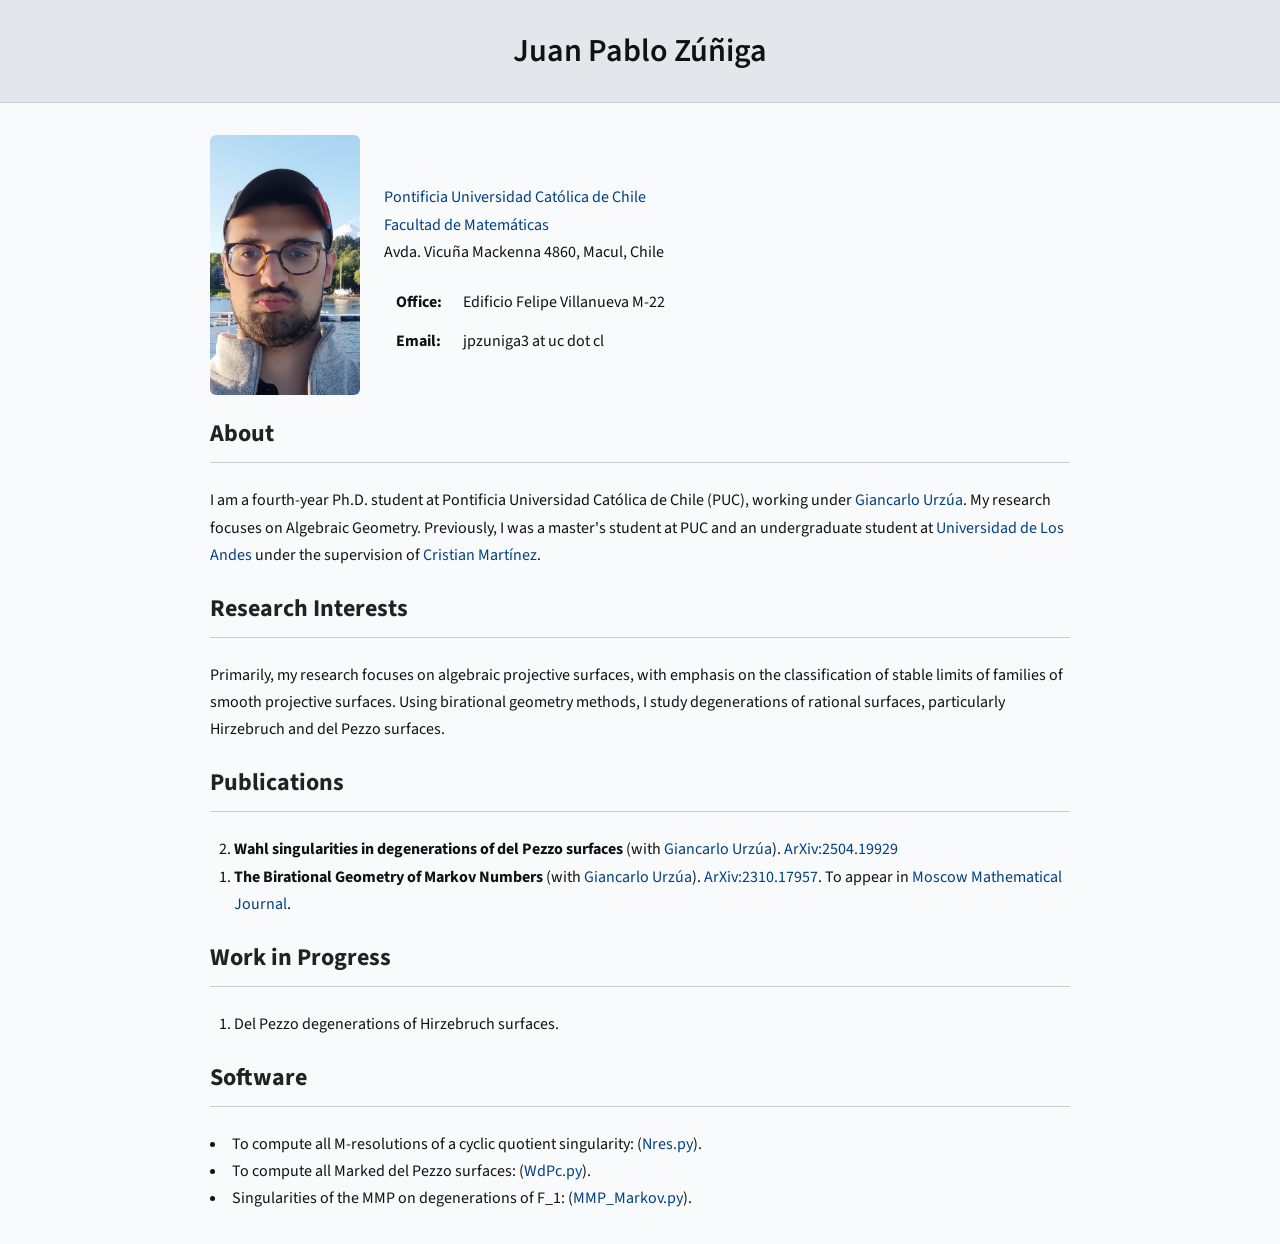
==== index.html @ 8fbf6e74 "Add files via upload" ====
<!DOCTYPE html>
<html lang="en">
<head>
  <meta charset="UTF-8" />
  <meta name="viewport" content="width=device-width, initial-scale=1.0"/>
  <meta name="author" content="Juan Pablo Zúñiga" />
  <title>Juan Pablo Zúñiga – Mathematics</title>

  <!-- Font -->
  <link href="https://fonts.googleapis.com/css2?family=Source+Sans+Pro:wght@400;600&display=swap" rel="stylesheet">

  <style>
    body {
      font-family: 'Source Sans Pro', sans-serif;
      background-color: #f9fafb;
      color: #111111; /* almost black */
      line-height: 1.7;
      margin: 0;
      padding: 0;
      font-size: 16px; /* Keep normal size */
    }

    header {
      background-color: #e3e6ea;
      padding: 1.5em 1em;
      text-align: center;
      border-bottom: 1px solid #ccc;
    }

    header h1 {
      font-size: 2em;
      font-weight: 600;
      margin: 0;
      color: #111111;
    }

    header p {
      font-size: 1.1em;
      color: #333333;
      margin: 0.5em 0 0;
    }

    main {
      max-width: 860px;
      margin: auto;
      padding: 2em;
    }

    .section {
     margin-top: 1.0em;
    }

    .section h2 {
      font-size: 1.5em;
      border-bottom: 1px solid #cccccc;
      padding-bottom: 0.3em;
      margin-bottom: 1em;
      color: #222222;
    }

    .profile {
      display: flex;
      flex-wrap: wrap;
      gap: 1.5em;
      align-items: center;
    }

    .profile img {
      width: 150px;
      border-radius: 6px;
    }

    .info-table td {
      padding: 0.3em 0.6em;
      vertical-align: top;
    }

    a {
      color: #004080; /* Dark blue links */
      text-decoration: none;
    }

    a:hover {
      text-decoration: underline;
    }

    ol {
      padding-left: 1.5em;
      margin: 0.5em 0;
    }

    footer {
      text-align: center;
      font-size: 0.9em;
      color: #666666;
      margin: 4em 0 1em;
    }

    @media (max-width: 600px) {
      .profile {
        flex-direction: column;
        text-align: center;
      }
    }
  </style>
</head>

<body>

<header>
  <h1>Juan Pablo Zúñiga</h1>
</header>

<main>

  <section class="profile">
    <img src="my_picture.jpg" alt="Juan Pablo Zúñiga">
    <div>
      <p>
        <a href="https://www.uc.cl/en/">Pontificia Universidad Católica de Chile</a><br>
        <a href="https://www.mat.uc.cl/">Facultad de Matemáticas</a><br>
        Avda. Vicuña Mackenna 4860, Macul, Chile
      </p>
      <table class="info-table">
        <tr><td><strong>Office:</strong></td><td>Edificio Felipe Villanueva M-22</td></tr>
        <tr><td><strong>Email:</strong></td><td>jpzuniga3 at uc dot cl</td></tr>
      </table>
    </div>
  </section>

  <section class="section">
    <h2>About</h2>
    <p>I am a fourth-year Ph.D. student at Pontificia Universidad Cat&oacute;lica de Chile (PUC), working under <a href="https://www.mat.uc.cl/~urzua/"> Giancarlo Urz&uacute;a</a>. My research focuses on Algebraic 
        Geometry. Previously, I was a master's student at PUC and an undergraduate student at <a href="https://www.uniandes.edu.co/es">Universidad de Los Andes</a> under the 
        supervision of <a href="https://sites.google.com/site/cristianmathinez/home">Cristian Mart&iacute;nez</a>. 
    </p>
  </section>

  <section class="section">
    <h2>Research Interests</h2>
    <p>Primarily, my research focuses on algebraic projective surfaces, with emphasis on the classification of stable limits of families of smooth projective surfaces. Using birational geometry methods, I study
        degenerations of rational surfaces, particularly Hirzebruch and del Pezzo surfaces.
    </p>
  </section>

  <section class="section">
    <h2>Publications</h2>
    <ol type="1" reversed>
      <li>
        <strong>Wahl singularities in degenerations of del Pezzo surfaces</strong> 
        (with <a href="https://www.mat.uc.cl/~urzua/">Giancarlo Urzúa</a>). 
        <a href="https://arxiv.org/abs/2504.19929">ArXiv:2504.19929</a>
      </li>
      <li>
        <strong>The Birational Geometry of Markov Numbers</strong> 
        (with <a href="https://www.mat.uc.cl/~urzua/">Giancarlo Urzúa</a>). 
        <a href="https://arxiv.org/abs/2310.17957">ArXiv:2310.17957</a>. To appear in 
        <a href="http://www.mathjournals.org/mmj/">Moscow Mathematical Journal</a>.
      </li>
    </ol>
  </section>

  <section class="section">
    <h2>Work in Progress</h2>
    <ol>
      <li>Del Pezzo degenerations of Hirzebruch surfaces.</li>
    </ol>
  </section>

  <section class="section">
    <h2>Software</h2>
    <li>To compute all M-resolutions of a cyclic quotient singularity: 
        (<a href="https://colab.research.google.com/drive/19aOVSpunJPOiY4TTCvt8Q5D2KQOr8_t7?usp=sharing">Nres.py</a>).
    <li>To compute all Marked del Pezzo surfaces: 
        (<a href="https://colab.research.google.com/drive/1tooXaHZnug0nCRvmXs9g_WIi1jFm4dgs#scrollTo=Z1oCMBUgys5o">WdPc.py</a>).
    <li>Singularities of the MMP on degenerations of F_1: 
        (<a href="https://colab.research.google.com/drive/1_5APZfgWjsUQyq2z2h8AYHAEOVPIz_lg?usp=sharing">MMP_Markov.py</a>).
        </ol>
  </section>

</main>


</body>
</html>
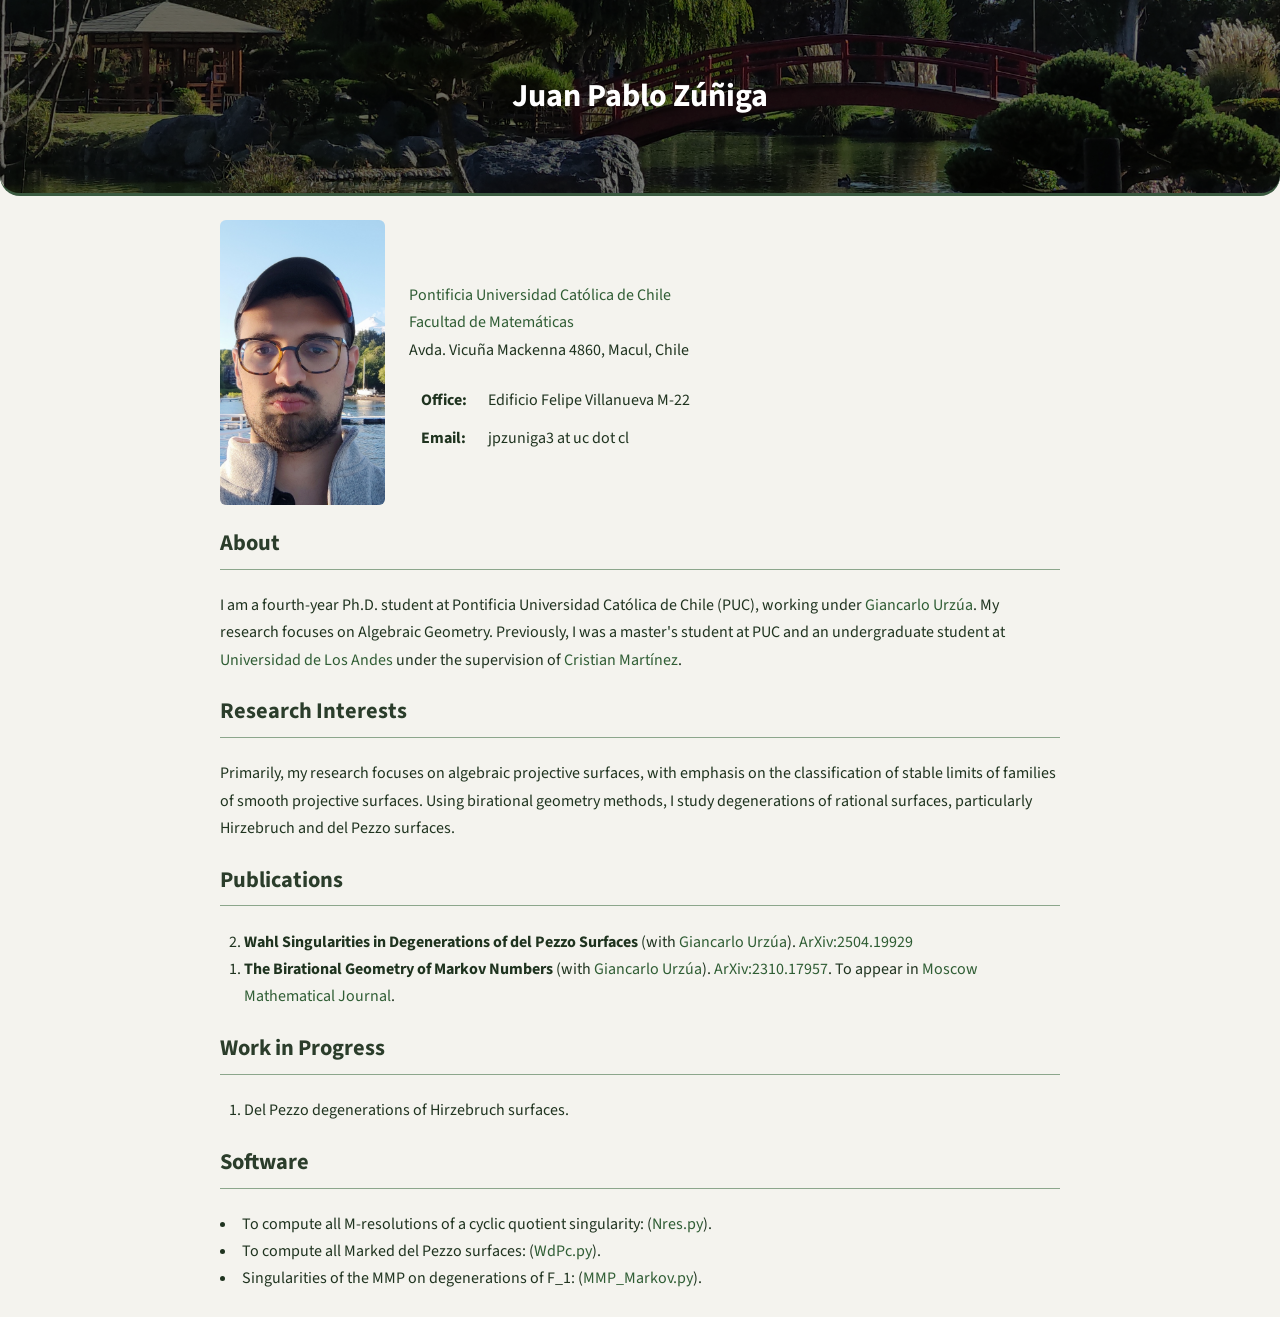
==== commit 44dfe1c2: "Add files via upload" ====
--- a/index.html
+++ b/index.html
@@ -1,6 +1,7 @@
 <!DOCTYPE html>
 <html lang="en">
 <head>
+  <meta name="google-site-verification" content="B7Svr-seTPGvsMJauV5ARd9UoVpqdatiH4b9zZf8HKA" />
   <meta charset="UTF-8" />
   <meta name="viewport" content="width=device-width, initial-scale=1.0"/>
   <meta name="author" content="Juan Pablo Zúñiga" />
@@ -12,8 +13,8 @@
   <style>
     body {
       font-family: 'Source Sans Pro', sans-serif;
-      background-color: #f9fafb;
-      color: #111111; /* almost black */
+      background-color: #f4f3ee; /* light cream */
+      color: #1f331f; /* deep green-gray */
       line-height: 1.7;
       margin: 0;
       padding: 0;
@@ -21,29 +22,36 @@
     }
 
     header {
-      background-color: #e3e6ea;
-      padding: 1.5em 1em;
+      background-image: url('japanese.jpg');
+      background-size: cover;
+      background-position: center;
+      background-repeat: no-repeat;
+      color: #ffffff;
+      padding: 3em 1em;
       text-align: center;
-      border-bottom: 1px solid #ccc;
+      border-bottom: 3px solid #3a5a40; /* mossy green */
+      border-radius: 0 0 20px 20px;
+      position: relative;
     }
 
-    header h1 {
-      font-size: 2em;
-      font-weight: 600;
-      margin: 0;
-      color: #111111;
+    header::before {
+      content: '';
+      position: absolute;
+      top: 0; left: 0; right: 0; bottom: 0;
+      background-color: rgba(0, 0, 0, 0.45);
+      z-index: 0;
+      border-radius: 0 0 20px 20px;
     }
 
-    header p {
-      font-size: 1.1em;
-      color: #333333;
-      margin: 0.5em 0 0;
+    header h1, header p {
+      position: relative;
+      z-index: 1;
     }
 
     main {
-      max-width: 860px;
+      max-width: 840px;
       margin: auto;
-      padding: 2em;
+      padding: 1.5em;
     }
 
     .section {
@@ -51,11 +59,11 @@
     }
 
     .section h2 {
-      font-size: 1.5em;
-      border-bottom: 1px solid #cccccc;
+      font-size: 1.4em;
+      border-bottom: 1px solid #8ca68c; /* muted sage */
       padding-bottom: 0.3em;
       margin-bottom: 1em;
-      color: #222222;
+      color: #2b3d2b; /* rich green-gray */
     }
 
     .profile {
@@ -66,7 +74,7 @@
     }
 
     .profile img {
-      width: 150px;
+      width: 165px;
       border-radius: 6px;
     }
 
@@ -76,12 +84,13 @@
     }
 
     a {
-      color: #004080; /* Dark blue links */
+      color: #2f5d34; /* natural green */
       text-decoration: none;
     }
 
     a:hover {
       text-decoration: underline;
+      color: #1f441e; /* darker green hover */
     }
 
     ol {
@@ -92,7 +101,7 @@
     footer {
       text-align: center;
       font-size: 0.9em;
-      color: #666666;
+      color: #556b5d; /* soft olive-gray */
       margin: 4em 0 1em;
     }
 
@@ -147,7 +156,7 @@
     <h2>Publications</h2>
     <ol type="1" reversed>
       <li>
-        <strong>Wahl singularities in degenerations of del Pezzo surfaces</strong> 
+        <strong>Wahl Singularities in Degenerations of del Pezzo Surfaces</strong> 
         (with <a href="https://www.mat.uc.cl/~urzua/">Giancarlo Urzúa</a>). 
         <a href="https://arxiv.org/abs/2504.19929">ArXiv:2504.19929</a>
       </li>
@@ -180,6 +189,5 @@
 
 </main>
 
-
 </body>
 </html>
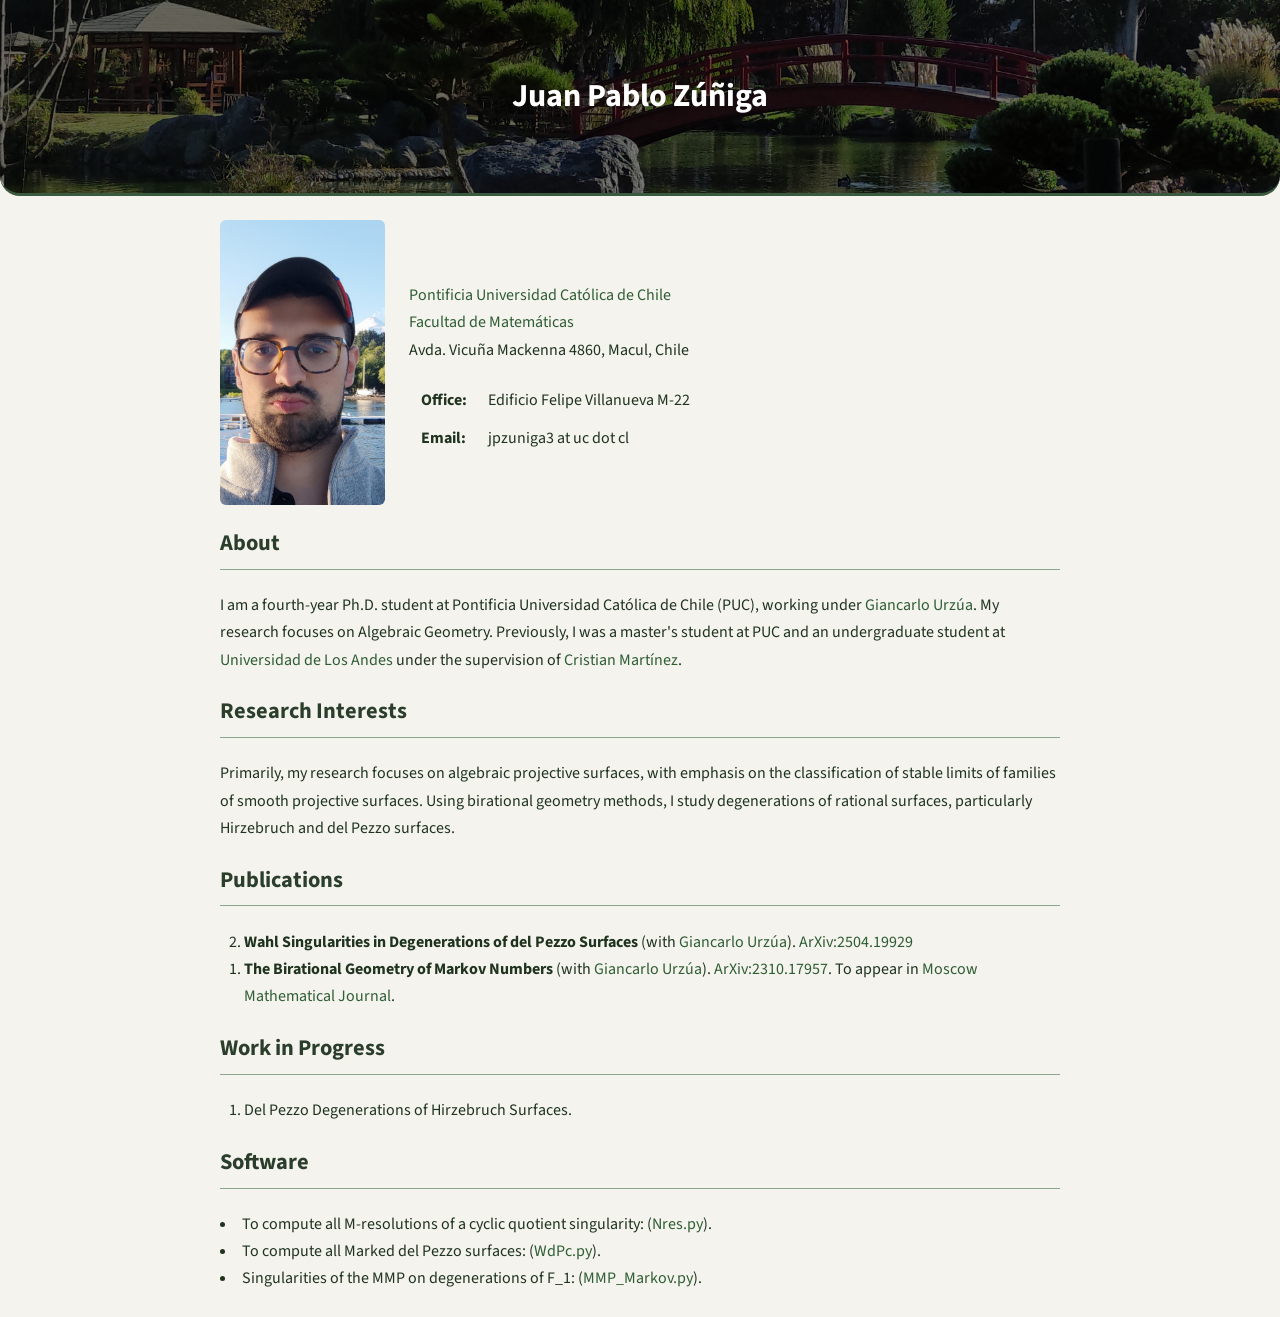
==== commit 3c2cc71b: "Add files via upload" ====
--- a/index.html
+++ b/index.html
@@ -5,7 +5,7 @@
   <meta charset="UTF-8" />
   <meta name="viewport" content="width=device-width, initial-scale=1.0"/>
   <meta name="author" content="Juan Pablo Zúñiga" />
-  <title>Juan Pablo Zúñiga – Mathematics</title>
+  <title>Juan Pablo Zúñiga </title>
 
   <!-- Font -->
   <link href="https://fonts.googleapis.com/css2?family=Source+Sans+Pro:wght@400;600&display=swap" rel="stylesheet">
@@ -172,7 +172,7 @@
   <section class="section">
     <h2>Work in Progress</h2>
     <ol>
-      <li>Del Pezzo degenerations of Hirzebruch surfaces.</li>
+      <li>Del Pezzo Degenerations of Hirzebruch Surfaces.</li>
     </ol>
   </section>
 
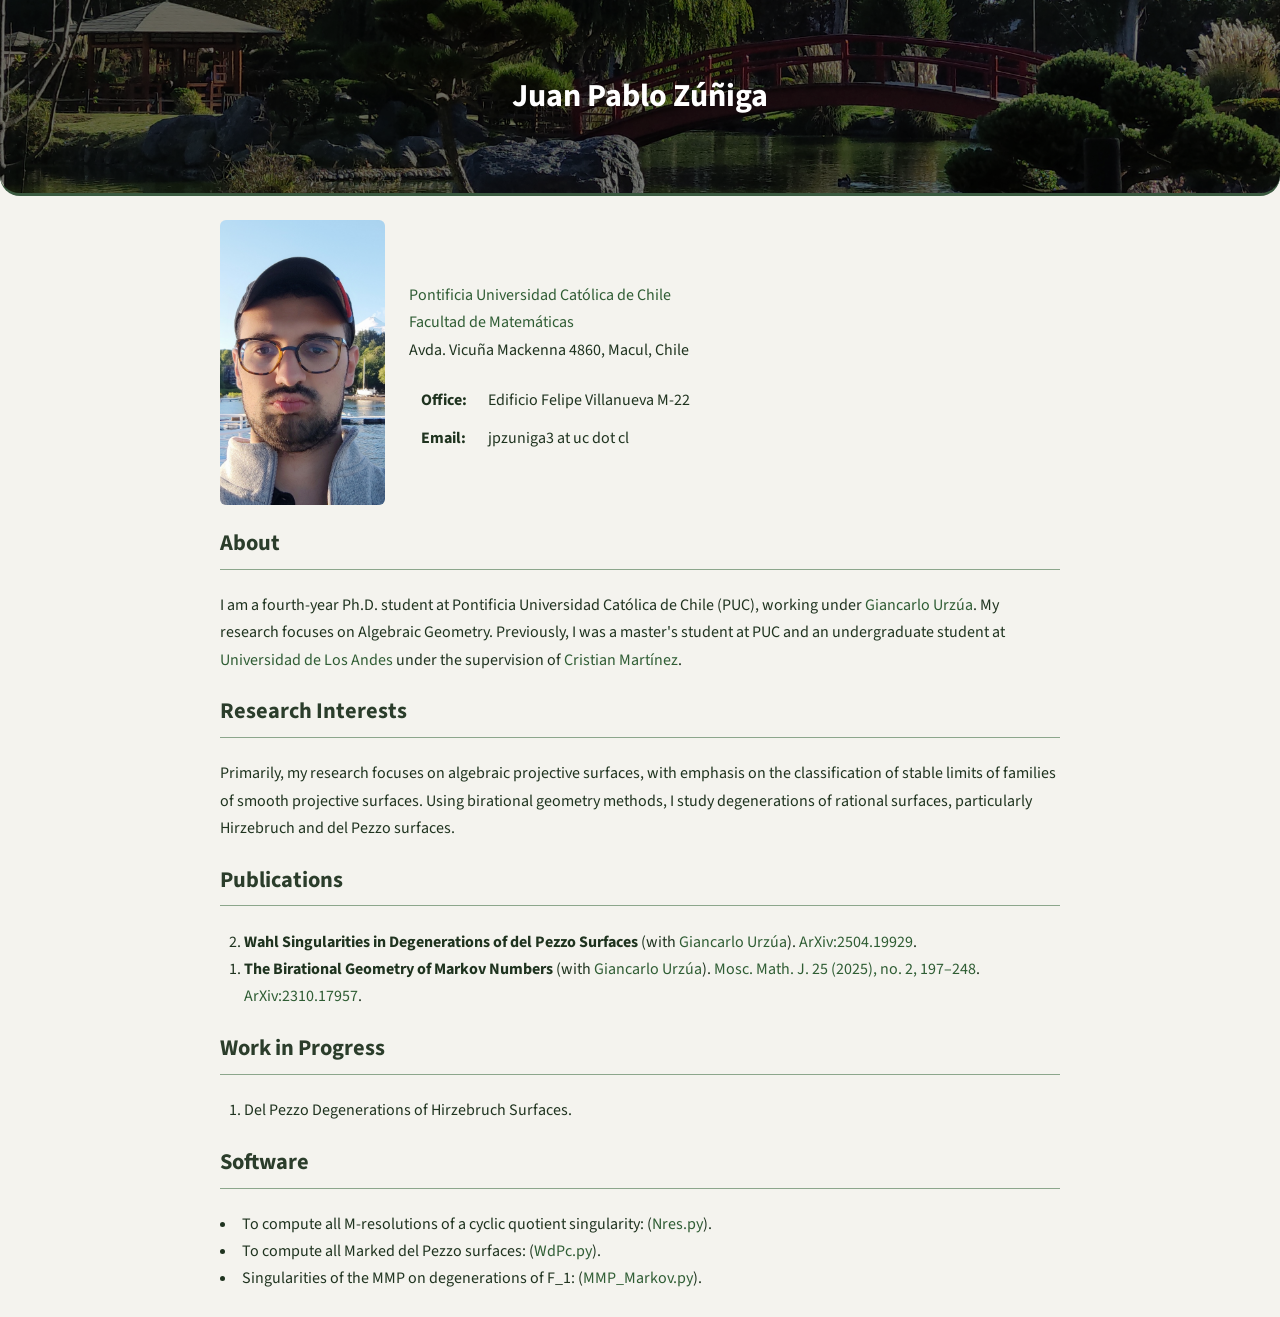
==== commit 1bb6e037: "index.html" ====
--- a/index.html
+++ b/index.html
@@ -5,7 +5,7 @@
   <meta charset="UTF-8" />
   <meta name="viewport" content="width=device-width, initial-scale=1.0"/>
   <meta name="author" content="Juan Pablo Zúñiga" />
-  <title>Juan Pablo Zúñiga </title>
+  <title>Juan Pablo Zúñiga-Math</title>
 
   <!-- Font -->
   <link href="https://fonts.googleapis.com/css2?family=Source+Sans+Pro:wght@400;600&display=swap" rel="stylesheet">
@@ -158,13 +158,13 @@
       <li>
         <strong>Wahl Singularities in Degenerations of del Pezzo Surfaces</strong> 
         (with <a href="https://www.mat.uc.cl/~urzua/">Giancarlo Urzúa</a>). 
-        <a href="https://arxiv.org/abs/2504.19929">ArXiv:2504.19929</a>
+        <a href="https://arxiv.org/abs/2504.19929">ArXiv:2504.19929</a>.
       </li>
       <li>
         <strong>The Birational Geometry of Markov Numbers</strong> 
         (with <a href="https://www.mat.uc.cl/~urzua/">Giancarlo Urzúa</a>). 
-        <a href="https://arxiv.org/abs/2310.17957">ArXiv:2310.17957</a>. To appear in 
-        <a href="http://www.mathjournals.org/mmj/">Moscow Mathematical Journal</a>.
+         <a href="http://www.mathjournals.org/mmj/2025-025-002/2025-025-002-003.html">Mosc. Math. J. 25 (2025), no. 2, 197–248</a>.
+        <a href="https://arxiv.org/abs/2310.17957">ArXiv:2310.17957</a>.
       </li>
     </ol>
   </section>
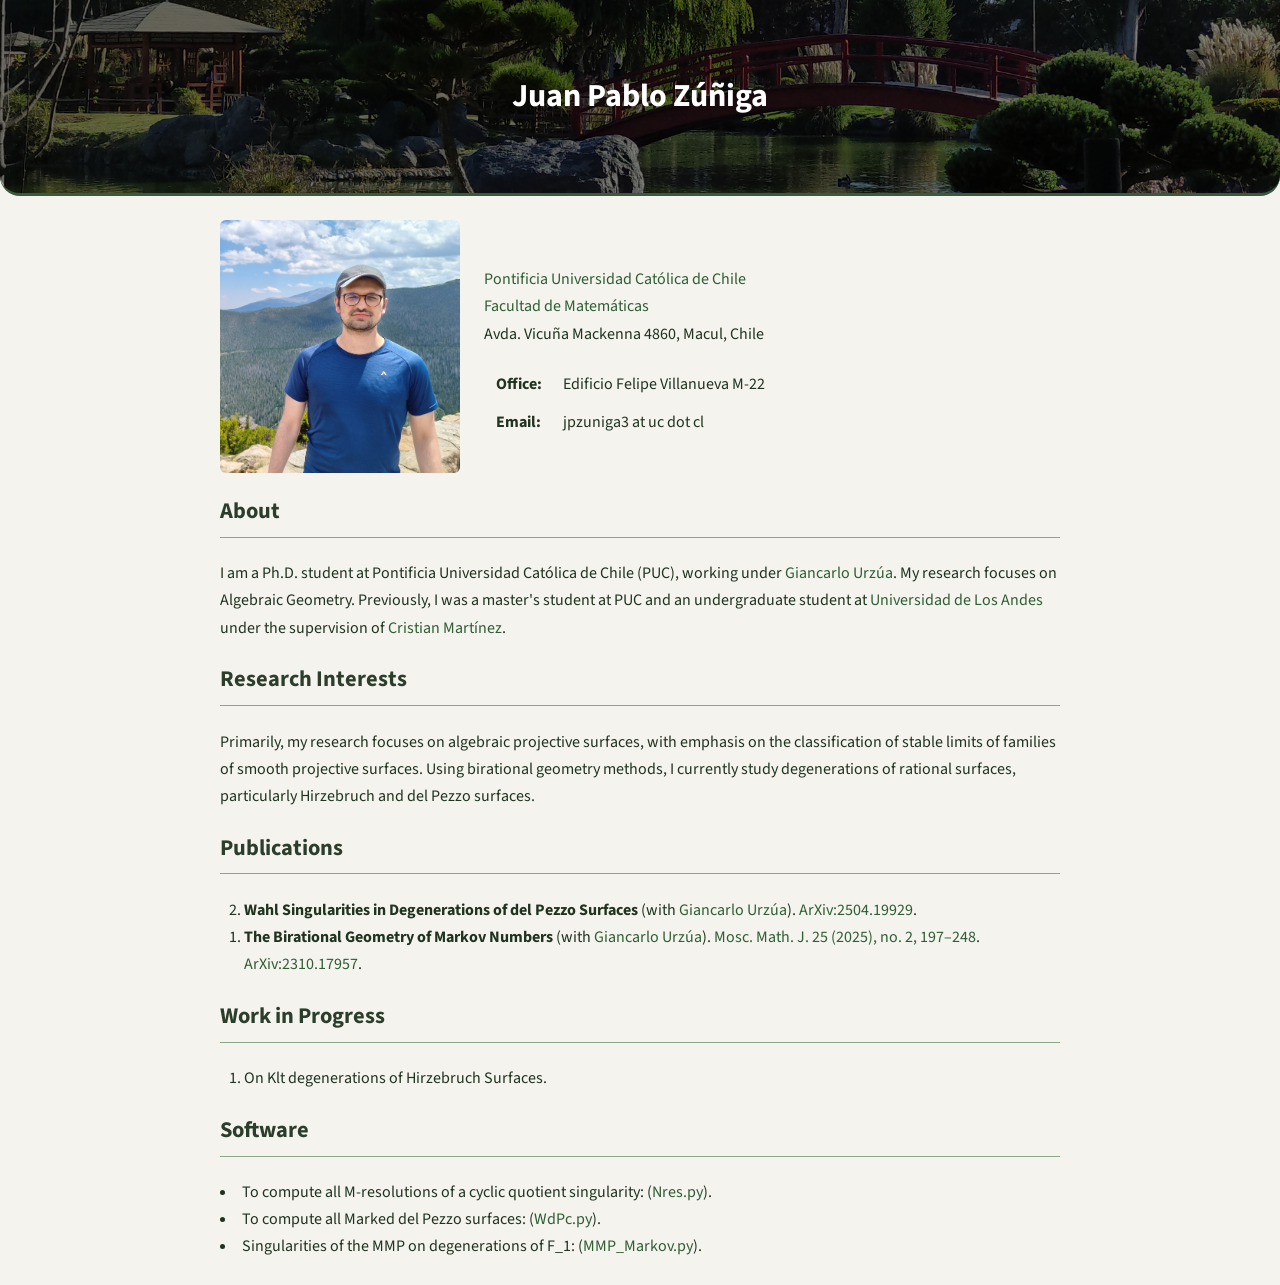
==== commit d522a867: "Add files via upload" ====
--- a/index.html
+++ b/index.html
@@ -74,7 +74,7 @@
     }
 
     .profile img {
-      width: 165px;
+      width: 240px;
       border-radius: 6px;
     }
 
@@ -123,7 +123,7 @@
 <main>
 
   <section class="profile">
-    <img src="my_picture.jpg" alt="Juan Pablo Zúñiga">
+    <img src="foto2.jpg" alt="Juan Pablo Zúñiga">
     <div>
       <p>
         <a href="https://www.uc.cl/en/">Pontificia Universidad Católica de Chile</a><br>
@@ -139,7 +139,7 @@
 
   <section class="section">
     <h2>About</h2>
-    <p>I am a fourth-year Ph.D. student at Pontificia Universidad Cat&oacute;lica de Chile (PUC), working under <a href="https://www.mat.uc.cl/~urzua/"> Giancarlo Urz&uacute;a</a>. My research focuses on Algebraic 
+    <p>I am a Ph.D. student at Pontificia Universidad Cat&oacute;lica de Chile (PUC), working under <a href="https://www.mat.uc.cl/~urzua/"> Giancarlo Urz&uacute;a</a>. My research focuses on Algebraic 
         Geometry. Previously, I was a master's student at PUC and an undergraduate student at <a href="https://www.uniandes.edu.co/es">Universidad de Los Andes</a> under the 
         supervision of <a href="https://sites.google.com/site/cristianmathinez/home">Cristian Mart&iacute;nez</a>. 
     </p>
@@ -147,7 +147,7 @@
 
   <section class="section">
     <h2>Research Interests</h2>
-    <p>Primarily, my research focuses on algebraic projective surfaces, with emphasis on the classification of stable limits of families of smooth projective surfaces. Using birational geometry methods, I study
+    <p>Primarily, my research focuses on algebraic projective surfaces, with emphasis on the classification of stable limits of families of smooth projective surfaces. Using birational geometry methods, I currently study
         degenerations of rational surfaces, particularly Hirzebruch and del Pezzo surfaces.
     </p>
   </section>
@@ -162,8 +162,8 @@
       </li>
       <li>
         <strong>The Birational Geometry of Markov Numbers</strong> 
-        (with <a href="https://www.mat.uc.cl/~urzua/">Giancarlo Urzúa</a>). 
-         <a href="http://www.mathjournals.org/mmj/2025-025-002/2025-025-002-003.html">Mosc. Math. J. 25 (2025), no. 2, 197–248</a>.
+        (with <a href="https://www.mat.uc.cl/~urzua/">Giancarlo Urzúa</a>).  
+        <a href="http://www.mathjournals.org/mmj/2025-025-002/2025-025-002-003.html">Mosc. Math. J. 25 (2025), no. 2, 197–248</a>.
         <a href="https://arxiv.org/abs/2310.17957">ArXiv:2310.17957</a>.
       </li>
     </ol>
@@ -172,7 +172,7 @@
   <section class="section">
     <h2>Work in Progress</h2>
     <ol>
-      <li>Del Pezzo Degenerations of Hirzebruch Surfaces.</li>
+      <li> On Klt degenerations of Hirzebruch Surfaces.</li>
     </ol>
   </section>
 
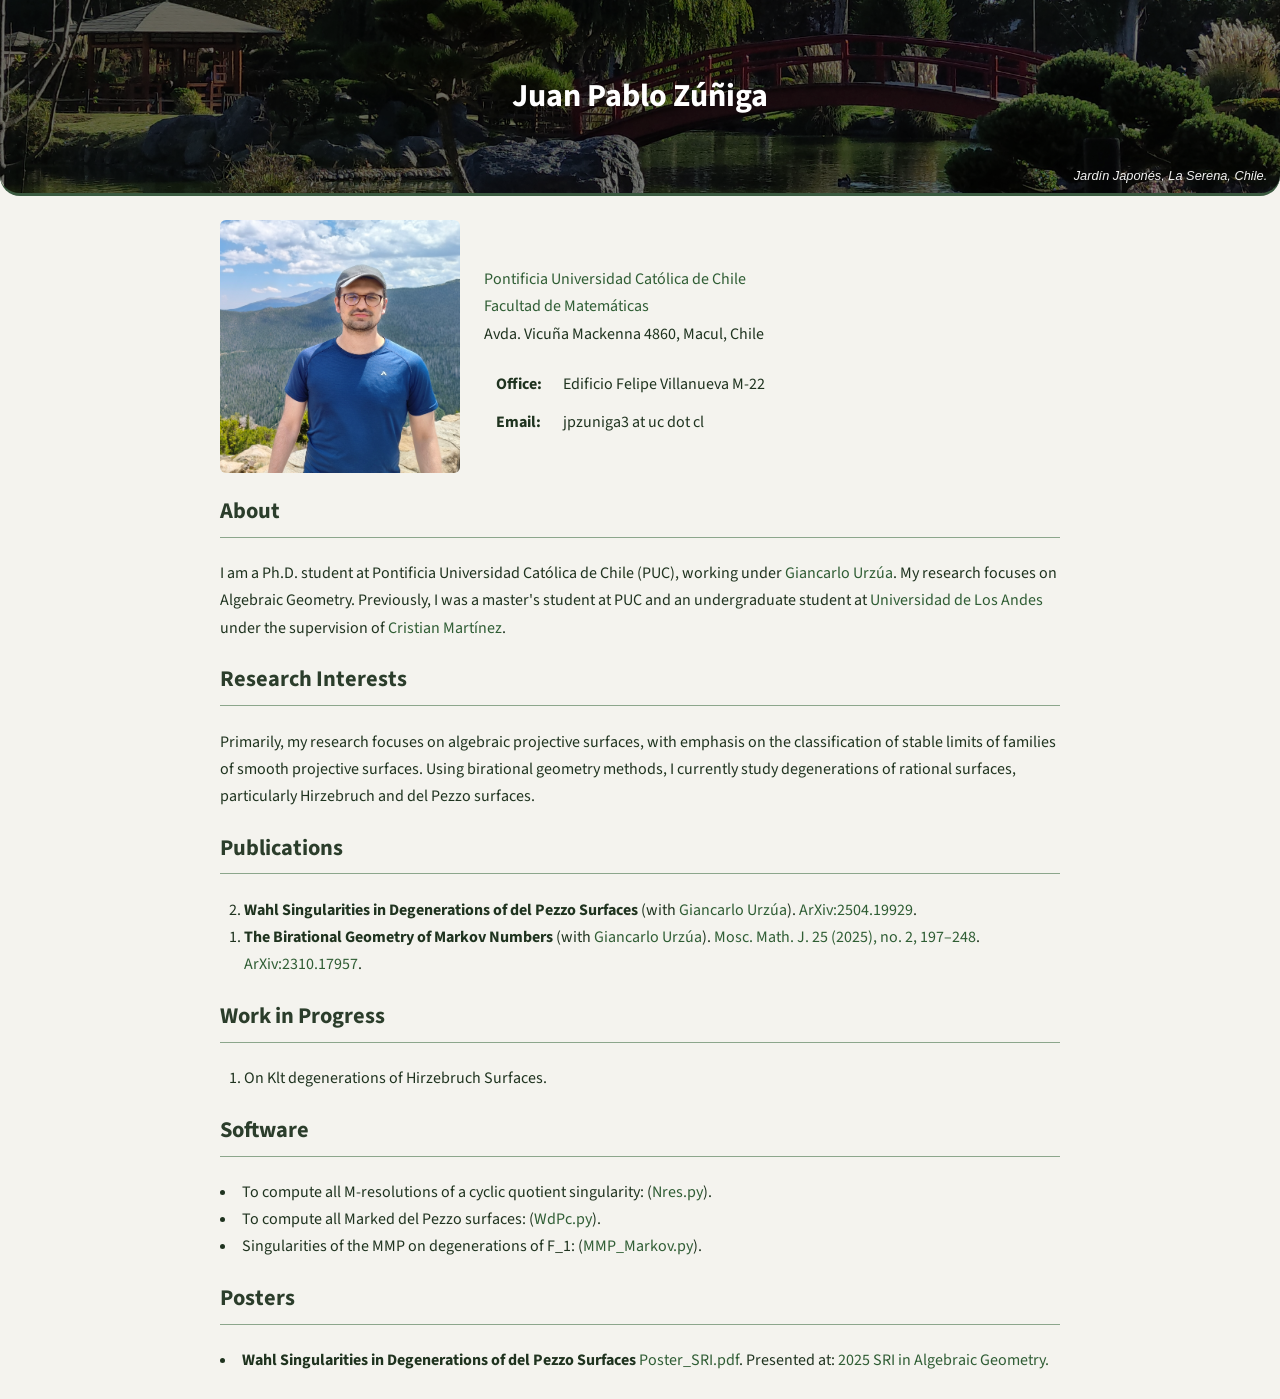
==== commit 6eb34070: "Update index.html" ====
--- a/index.html
+++ b/index.html
@@ -48,6 +48,16 @@
       z-index: 1;
     }
 
+        .header-caption {
+  position: absolute;
+  bottom: 0.5em;
+  right: 1em;
+  font-size: 0.8em;
+  color: rgba(255, 255, 255, 0.95); 
+  z-index: 1;
+  font-style: italic;
+}
+
     main {
       max-width: 840px;
       margin: auto;
@@ -118,6 +128,7 @@
 
 <header>
   <h1>Juan Pablo Zúñiga</h1>
+  <div class="header-caption">Jardín Japonés, La Serena, Chile.</div>
 </header>
 
 <main>
@@ -186,6 +197,11 @@
         (<a href="https://colab.research.google.com/drive/1_5APZfgWjsUQyq2z2h8AYHAEOVPIz_lg?usp=sharing">MMP_Markov.py</a>).
         </ol>
   </section>
+  
+  <section class="section">
+    <h2>Posters</h2>
+    <li> <strong>Wahl Singularities in Degenerations of del Pezzo Surfaces </strong> <a href="Poster_SRI.pdf" target="_blank">Poster_SRI.pdf</a>.  Presented at: <a href="https://sites.google.com/view/2025summerinstitute/home"> 2025 SRI in Algebraic Geometry. </a>
+  </section>
 
 </main>
 
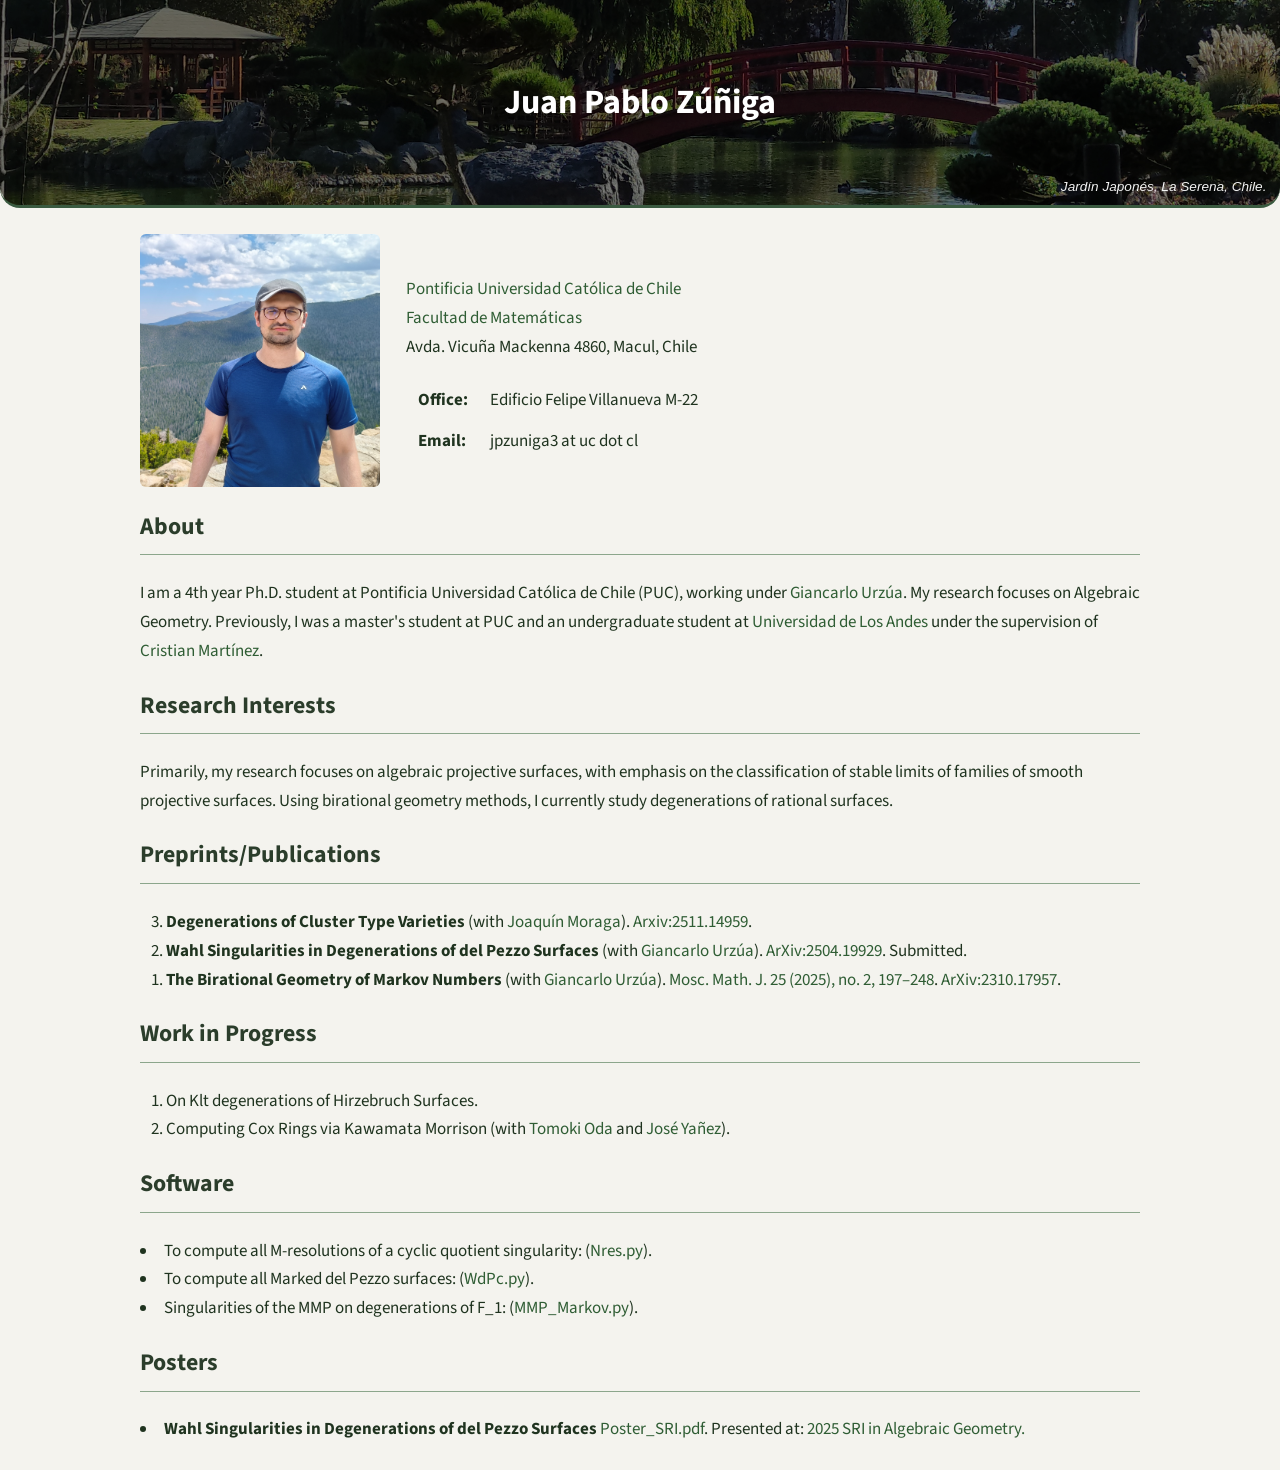
==== commit b1dbbda7: "Update index.html" ====
--- a/index.html
+++ b/index.html
@@ -18,7 +18,7 @@
       line-height: 1.7;
       margin: 0;
       padding: 0;
-      font-size: 16px; /* Keep normal size */
+      font-size: 17px; /* Keep normal size */
     }
 
     header {
@@ -48,18 +48,18 @@
       z-index: 1;
     }
 
-        .header-caption {
+    .header-caption {
   position: absolute;
   bottom: 0.5em;
   right: 1em;
   font-size: 0.8em;
-  color: rgba(255, 255, 255, 0.95); 
+  color: rgba(255, 255, 255, 0.95); /* brighter white */
   z-index: 1;
   font-style: italic;
 }
 
     main {
-      max-width: 840px;
+      max-width: 1000px;
       margin: auto;
       padding: 1.5em;
     }
@@ -150,7 +150,7 @@
 
   <section class="section">
     <h2>About</h2>
-    <p>I am a Ph.D. student at Pontificia Universidad Cat&oacute;lica de Chile (PUC), working under <a href="https://www.mat.uc.cl/~urzua/"> Giancarlo Urz&uacute;a</a>. My research focuses on Algebraic 
+    <p>I am a 4th year Ph.D. student at Pontificia Universidad Cat&oacute;lica de Chile (PUC), working under <a href="https://www.mat.uc.cl/~urzua/"> Giancarlo Urz&uacute;a</a>. My research focuses on Algebraic 
         Geometry. Previously, I was a master's student at PUC and an undergraduate student at <a href="https://www.uniandes.edu.co/es">Universidad de Los Andes</a> under the 
         supervision of <a href="https://sites.google.com/site/cristianmathinez/home">Cristian Mart&iacute;nez</a>. 
     </p>
@@ -159,17 +159,22 @@
   <section class="section">
     <h2>Research Interests</h2>
     <p>Primarily, my research focuses on algebraic projective surfaces, with emphasis on the classification of stable limits of families of smooth projective surfaces. Using birational geometry methods, I currently study
-        degenerations of rational surfaces, particularly Hirzebruch and del Pezzo surfaces.
+        degenerations of rational surfaces.
     </p>
   </section>
 
   <section class="section">
-    <h2>Publications</h2>
+    <h2>Preprints/Publications</h2>
     <ol type="1" reversed>
+      <li>
+        <strong>Degenerations of Cluster Type Varieties </strong> 
+        (with <a href="https://www.math.ucla.edu/~jmoraga/">Joaquín Moraga</a>). 
+        <a href="https://arxiv.org/abs/2511.14959">Arxiv:2511.14959</a>.
+      </li>
       <li>
         <strong>Wahl Singularities in Degenerations of del Pezzo Surfaces</strong> 
         (with <a href="https://www.mat.uc.cl/~urzua/">Giancarlo Urzúa</a>). 
-        <a href="https://arxiv.org/abs/2504.19929">ArXiv:2504.19929</a>.
+        <a href="https://arxiv.org/abs/2504.19929">ArXiv:2504.19929</a>. Submitted.
       </li>
       <li>
         <strong>The Birational Geometry of Markov Numbers</strong> 
@@ -184,6 +189,7 @@
     <h2>Work in Progress</h2>
     <ol>
       <li> On Klt degenerations of Hirzebruch Surfaces.</li>
+      <li> Computing Cox Rings via Kawamata Morrison (with <a href="https://www.math.ucla.edu/~tomokioda0723/">Tomoki Oda</a> and <a href="https://www.math.ucla.edu/~yanez/">Jos&eacute; Ya&ntilde;ez</a>).</li>
     </ol>
   </section>
 
@@ -197,7 +203,7 @@
         (<a href="https://colab.research.google.com/drive/1_5APZfgWjsUQyq2z2h8AYHAEOVPIz_lg?usp=sharing">MMP_Markov.py</a>).
         </ol>
   </section>
-  
+
   <section class="section">
     <h2>Posters</h2>
     <li> <strong>Wahl Singularities in Degenerations of del Pezzo Surfaces </strong> <a href="Poster_SRI.pdf" target="_blank">Poster_SRI.pdf</a>.  Presented at: <a href="https://sites.google.com/view/2025summerinstitute/home"> 2025 SRI in Algebraic Geometry. </a>
@@ -207,3 +213,5 @@
 
 </body>
 </html>
+
+
